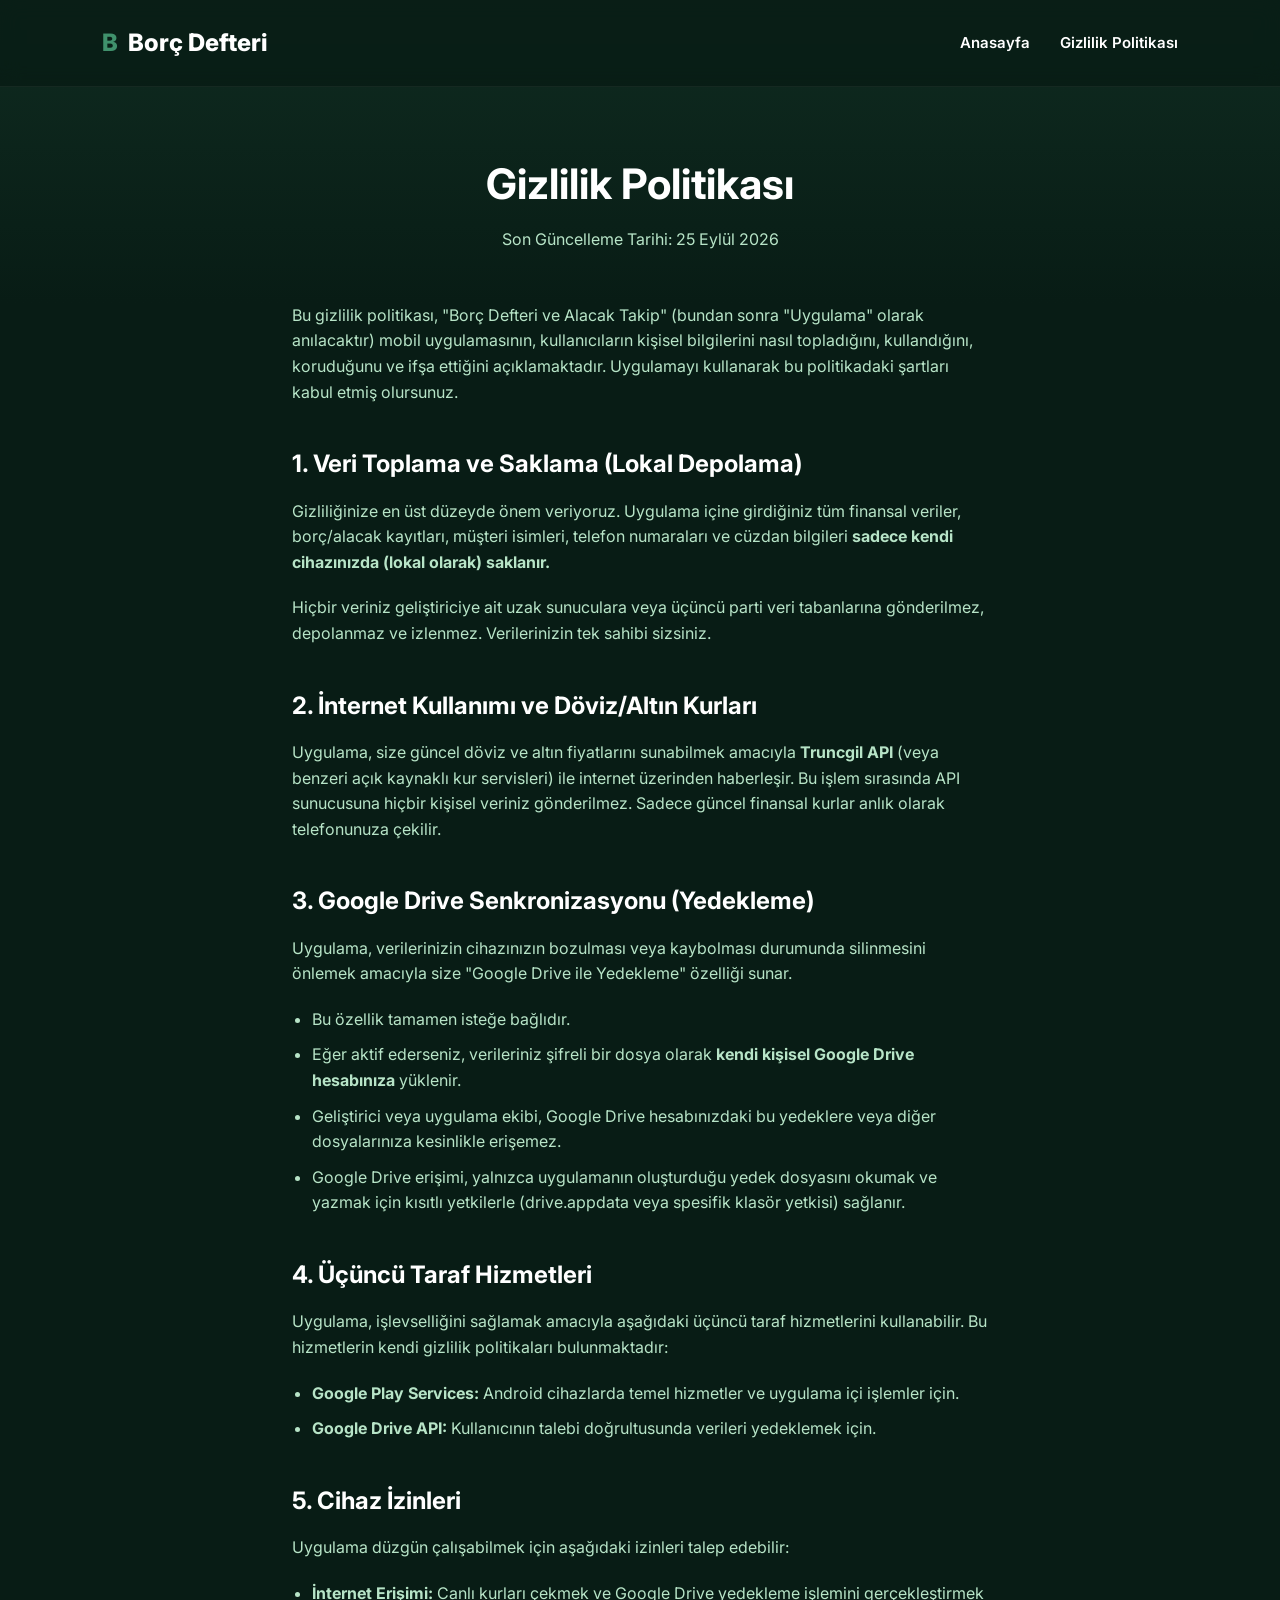
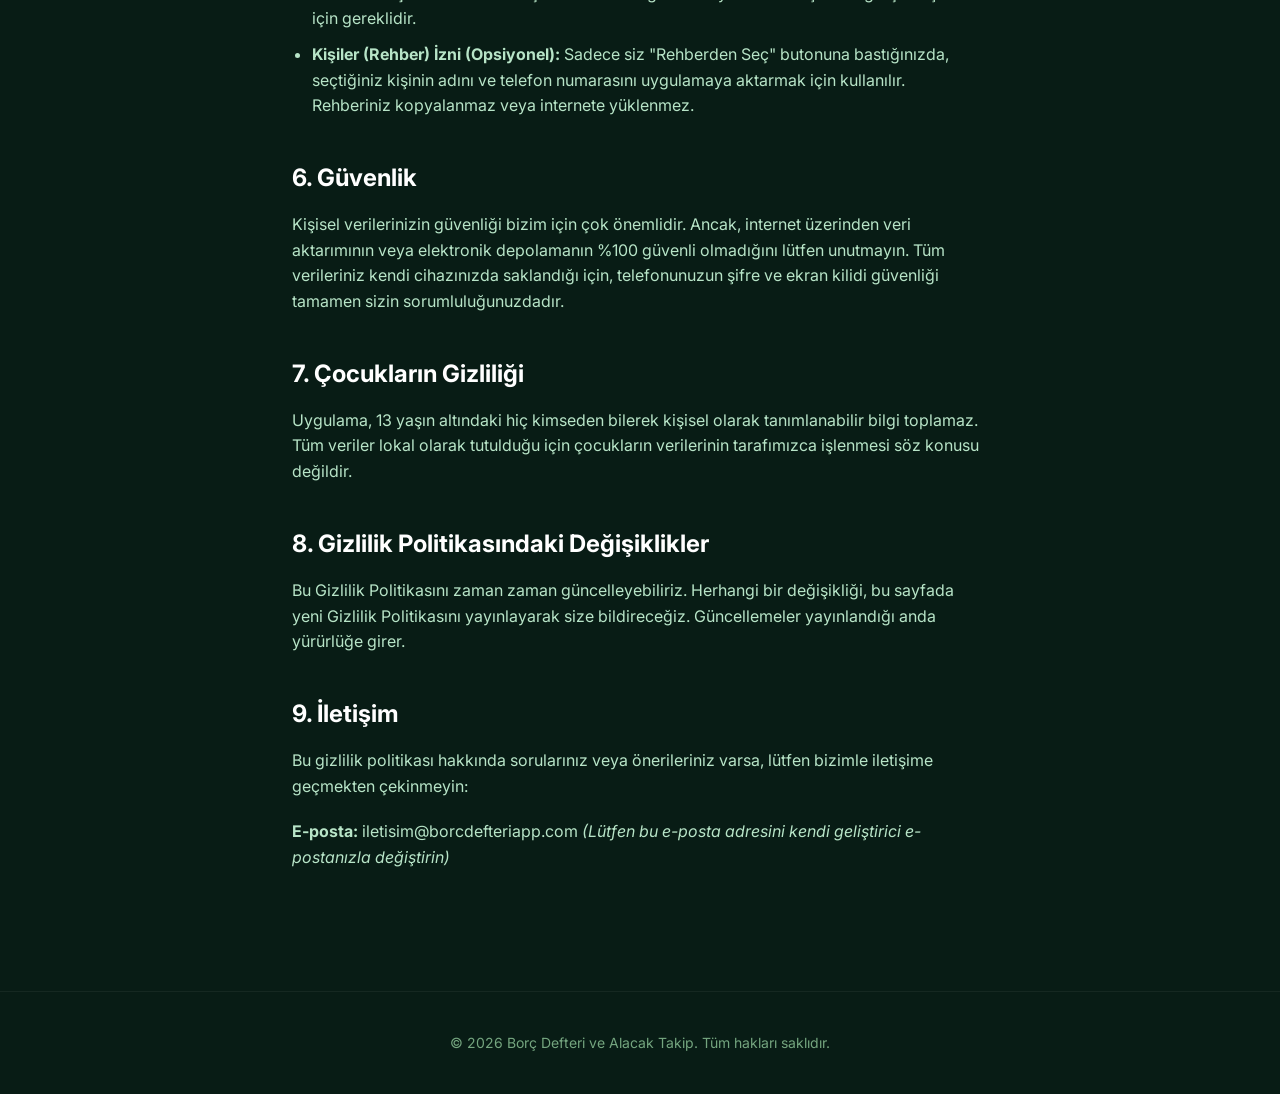
==== privacy.html @ e862d3a1 "Add files via upload" ====
<!DOCTYPE html>
<html lang="tr">
<head>
    <meta charset="UTF-8">
    <meta name="viewport" content="width=device-width, initial-scale=1.0">
    <title>Gizlilik Politikası | Borç Defteri ve Alacak Takip</title>
    <meta name="description" content="Borç Defteri ve Alacak Takip uygulaması Gizlilik Politikası">
    <link rel="stylesheet" href="style.css">
</head>
<body>

    <header>
        <div class="logo">
            <span>B</span> Borç Defteri
        </div>
        <nav>
            <ul>
                <li><a href="index.html">Anasayfa</a></li>
                <li><a href="privacy.html">Gizlilik Politikası</a></li>
            </ul>
        </nav>
    </header>

    <div class="page-header">
        <h1>Gizlilik Politikası</h1>
        <p style="color: #B7E4C7;">Son Güncelleme Tarihi: 25 Eylül 2026</p>
    </div>

    <section class="privacy-content">
        <p>Bu gizlilik politikası, "Borç Defteri ve Alacak Takip" (bundan sonra "Uygulama" olarak anılacaktır) mobil uygulamasının, kullanıcıların kişisel bilgilerini nasıl topladığını, kullandığını, koruduğunu ve ifşa ettiğini açıklamaktadır. Uygulamayı kullanarak bu politikadaki şartları kabul etmiş olursunuz.</p>

        <h2>1. Veri Toplama ve Saklama (Lokal Depolama)</h2>
        <p>Gizliliğinize en üst düzeyde önem veriyoruz. Uygulama içine girdiğiniz tüm finansal veriler, borç/alacak kayıtları, müşteri isimleri, telefon numaraları ve cüzdan bilgileri <strong>sadece kendi cihazınızda (lokal olarak) saklanır.</strong></p>
        <p>Hiçbir veriniz geliştiriciye ait uzak sunuculara veya üçüncü parti veri tabanlarına gönderilmez, depolanmaz ve izlenmez. Verilerinizin tek sahibi sizsiniz.</p>

        <h2>2. İnternet Kullanımı ve Döviz/Altın Kurları</h2>
        <p>Uygulama, size güncel döviz ve altın fiyatlarını sunabilmek amacıyla <strong>Truncgil API</strong> (veya benzeri açık kaynaklı kur servisleri) ile internet üzerinden haberleşir. Bu işlem sırasında API sunucusuna hiçbir kişisel veriniz gönderilmez. Sadece güncel finansal kurlar anlık olarak telefonunuza çekilir.</p>

        <h2>3. Google Drive Senkronizasyonu (Yedekleme)</h2>
        <p>Uygulama, verilerinizin cihazınızın bozulması veya kaybolması durumunda silinmesini önlemek amacıyla size "Google Drive ile Yedekleme" özelliği sunar.</p>
        <ul>
            <li>Bu özellik tamamen isteğe bağlıdır.</li>
            <li>Eğer aktif ederseniz, verileriniz şifreli bir dosya olarak <strong>kendi kişisel Google Drive hesabınıza</strong> yüklenir.</li>
            <li>Geliştirici veya uygulama ekibi, Google Drive hesabınızdaki bu yedeklere veya diğer dosyalarınıza kesinlikle erişemez.</li>
            <li>Google Drive erişimi, yalnızca uygulamanın oluşturduğu yedek dosyasını okumak ve yazmak için kısıtlı yetkilerle (drive.appdata veya spesifik klasör yetkisi) sağlanır.</li>
        </ul>

        <h2>4. Üçüncü Taraf Hizmetleri</h2>
        <p>Uygulama, işlevselliğini sağlamak amacıyla aşağıdaki üçüncü taraf hizmetlerini kullanabilir. Bu hizmetlerin kendi gizlilik politikaları bulunmaktadır:</p>
        <ul>
            <li><strong>Google Play Services:</strong> Android cihazlarda temel hizmetler ve uygulama içi işlemler için.</li>
            <li><strong>Google Drive API:</strong> Kullanıcının talebi doğrultusunda verileri yedeklemek için.</li>
        </ul>

        <h2>5. Cihaz İzinleri</h2>
        <p>Uygulama düzgün çalışabilmek için aşağıdaki izinleri talep edebilir:</p>
        <ul>
            <li><strong>İnternet Erişimi:</strong> Canlı kurları çekmek ve Google Drive yedekleme işlemini gerçekleştirmek için gereklidir.</li>
            <li><strong>Kişiler (Rehber) İzni (Opsiyonel):</strong> Sadece siz "Rehberden Seç" butonuna bastığınızda, seçtiğiniz kişinin adını ve telefon numarasını uygulamaya aktarmak için kullanılır. Rehberiniz kopyalanmaz veya internete yüklenmez.</li>
        </ul>

        <h2>6. Güvenlik</h2>
        <p>Kişisel verilerinizin güvenliği bizim için çok önemlidir. Ancak, internet üzerinden veri aktarımının veya elektronik depolamanın %100 güvenli olmadığını lütfen unutmayın. Tüm verileriniz kendi cihazınızda saklandığı için, telefonunuzun şifre ve ekran kilidi güvenliği tamamen sizin sorumluluğunuzdadır.</p>

        <h2>7. Çocukların Gizliliği</h2>
        <p>Uygulama, 13 yaşın altındaki hiç kimseden bilerek kişisel olarak tanımlanabilir bilgi toplamaz. Tüm veriler lokal olarak tutulduğu için çocukların verilerinin tarafımızca işlenmesi söz konusu değildir.</p>

        <h2>8. Gizlilik Politikasındaki Değişiklikler</h2>
        <p>Bu Gizlilik Politikasını zaman zaman güncelleyebiliriz. Herhangi bir değişikliği, bu sayfada yeni Gizlilik Politikasını yayınlayarak size bildireceğiz. Güncellemeler yayınlandığı anda yürürlüğe girer.</p>

        <h2>9. İletişim</h2>
        <p>Bu gizlilik politikası hakkında sorularınız veya önerileriniz varsa, lütfen bizimle iletişime geçmekten çekinmeyin:</p>
        <p><strong>E-posta:</strong> iletisim@borcdefteriapp.com <em>(Lütfen bu e-posta adresini kendi geliştirici e-postanızla değiştirin)</em></p>
    </section>

    <footer>
        <p>&copy; 2026 Borç Defteri ve Alacak Takip. Tüm hakları saklıdır.</p>
    </footer>

</body>
</html>
---- style.css ----
@import url('https://fonts.googleapis.com/css2?family=Inter:wght@300;400;600;700;800&display=swap');

:root {
  --primary: #2D6A4F; /* App's green */
  --primary-light: #40916C;
  --bg-color: #081C15; /* Dark premium background */
  --surface: #1B4332;
  --text-light: #D8F3DC;
  --text-white: #FFFFFF;
  --accent: #FFD166; /* Gold/Yellow accent */
}

* {
  margin: 0;
  padding: 0;
  box-sizing: border-box;
  font-family: 'Inter', sans-serif;
}

body {
  background-color: var(--bg-color);
  color: var(--text-light);
  line-height: 1.6;
  overflow-x: hidden;
}

a {
  text-decoration: none;
  color: var(--text-white);
  transition: all 0.3s ease;
}

a:hover {
  color: var(--primary-light);
}

/* Navbar */
header {
  display: flex;
  justify-content: space-between;
  align-items: center;
  padding: 24px 8%;
  background: rgba(8, 28, 21, 0.8);
  backdrop-filter: blur(10px);
  position: fixed;
  width: 100%;
  top: 0;
  z-index: 1000;
  border-bottom: 1px solid rgba(255, 255, 255, 0.05);
}

.logo {
  font-size: 24px;
  font-weight: 800;
  color: var(--text-white);
  display: flex;
  align-items: center;
  gap: 10px;
}

.logo span {
  color: var(--primary-light);
}

nav ul {
  list-style: none;
  display: flex;
  gap: 30px;
}

nav ul li a {
  font-weight: 600;
  font-size: 15px;
}

/* Hero Section */
.hero {
  display: flex;
  align-items: center;
  justify-content: space-between;
  padding: 160px 8% 100px;
  min-height: 100vh;
  background: radial-gradient(circle at 80% 20%, var(--primary) 0%, transparent 40%);
}

.hero-text {
  max-width: 50%;
  animation: slideUp 1s cubic-bezier(0.16, 1, 0.3, 1);
}

.hero-text h1 {
  font-size: 56px;
  font-weight: 800;
  color: var(--text-white);
  line-height: 1.1;
  margin-bottom: 24px;
}

.hero-text h1 span {
  background: linear-gradient(90deg, var(--primary-light), var(--accent));
  -webkit-background-clip: text;
  -webkit-text-fill-color: transparent;
}

.hero-text p {
  font-size: 18px;
  margin-bottom: 40px;
  color: #B7E4C7;
  max-width: 90%;
}

.store-buttons {
  display: flex;
  gap: 20px;
}

.store-buttons img {
  height: 54px;
  border-radius: 8px;
  transition: transform 0.3s ease, box-shadow 0.3s ease;
  cursor: pointer;
}

.store-buttons img:hover {
  transform: translateY(-5px);
  box-shadow: 0 10px 20px rgba(45, 106, 79, 0.4);
}

/* Mockup Animation */
.hero-mockup {
  width: 40%;
  position: relative;
  animation: float 6s ease-in-out infinite;
}

.hero-mockup img {
  width: 100%;
  max-width: 350px;
  filter: drop-shadow(0 30px 40px rgba(0,0,0,0.5));
}

/* Features */
.features {
  padding: 100px 8%;
  background-color: #0B251B;
}

.section-title {
  text-align: center;
  font-size: 36px;
  color: var(--text-white);
  margin-bottom: 60px;
}

.features-grid {
  display: grid;
  grid-template-columns: repeat(auto-fit, minmax(280px, 1fr));
  gap: 30px;
}

.feature-card {
  background: rgba(27, 67, 50, 0.4);
  padding: 40px 30px;
  border-radius: 20px;
  border: 1px solid rgba(255, 255, 255, 0.05);
  transition: transform 0.3s ease, background 0.3s ease;
  backdrop-filter: blur(5px);
}

.feature-card:hover {
  transform: translateY(-10px);
  background: rgba(27, 67, 50, 0.8);
}

.feature-icon {
  font-size: 40px;
  margin-bottom: 20px;
}

.feature-card h3 {
  color: var(--text-white);
  font-size: 22px;
  margin-bottom: 15px;
}

/* Privacy Page Specifics */
.page-header {
  padding: 150px 8% 50px;
  background: linear-gradient(180deg, rgba(45, 106, 79, 0.2) 0%, var(--bg-color) 100%);
  text-align: center;
}

.page-header h1 {
  font-size: 42px;
  color: var(--text-white);
  margin-bottom: 10px;
}

.privacy-content {
  padding: 0 8% 100px;
  max-width: 900px;
  margin: 0 auto;
}

.privacy-content h2 {
  color: var(--text-white);
  margin: 40px 0 15px;
  font-size: 24px;
}

.privacy-content p, .privacy-content ul {
  margin-bottom: 20px;
  font-size: 16px;
  color: #B7E4C7;
}

.privacy-content ul {
  padding-left: 20px;
}

.privacy-content li {
  margin-bottom: 10px;
}

/* Footer */
footer {
  text-align: center;
  padding: 40px 8%;
  border-top: 1px solid rgba(255, 255, 255, 0.05);
  color: #74A57F;
  font-size: 14px;
}

/* Animations */
@keyframes slideUp {
  0% { opacity: 0; transform: translateY(40px); }
  100% { opacity: 1; transform: translateY(0); }
}

@keyframes float {
  0% { transform: translateY(0px); }
  50% { transform: translateY(-20px); }
  100% { transform: translateY(0px); }
}

/* Responsive */
@media (max-width: 900px) {
  .hero {
    flex-direction: column;
    text-align: center;
    padding-top: 120px;
  }
  .hero-text {
    max-width: 100%;
    margin-bottom: 60px;
  }
  .hero-text h1 {
    font-size: 40px;
  }
  .store-buttons {
    justify-content: center;
  }
  .hero-mockup {
    width: 80%;
  }
}
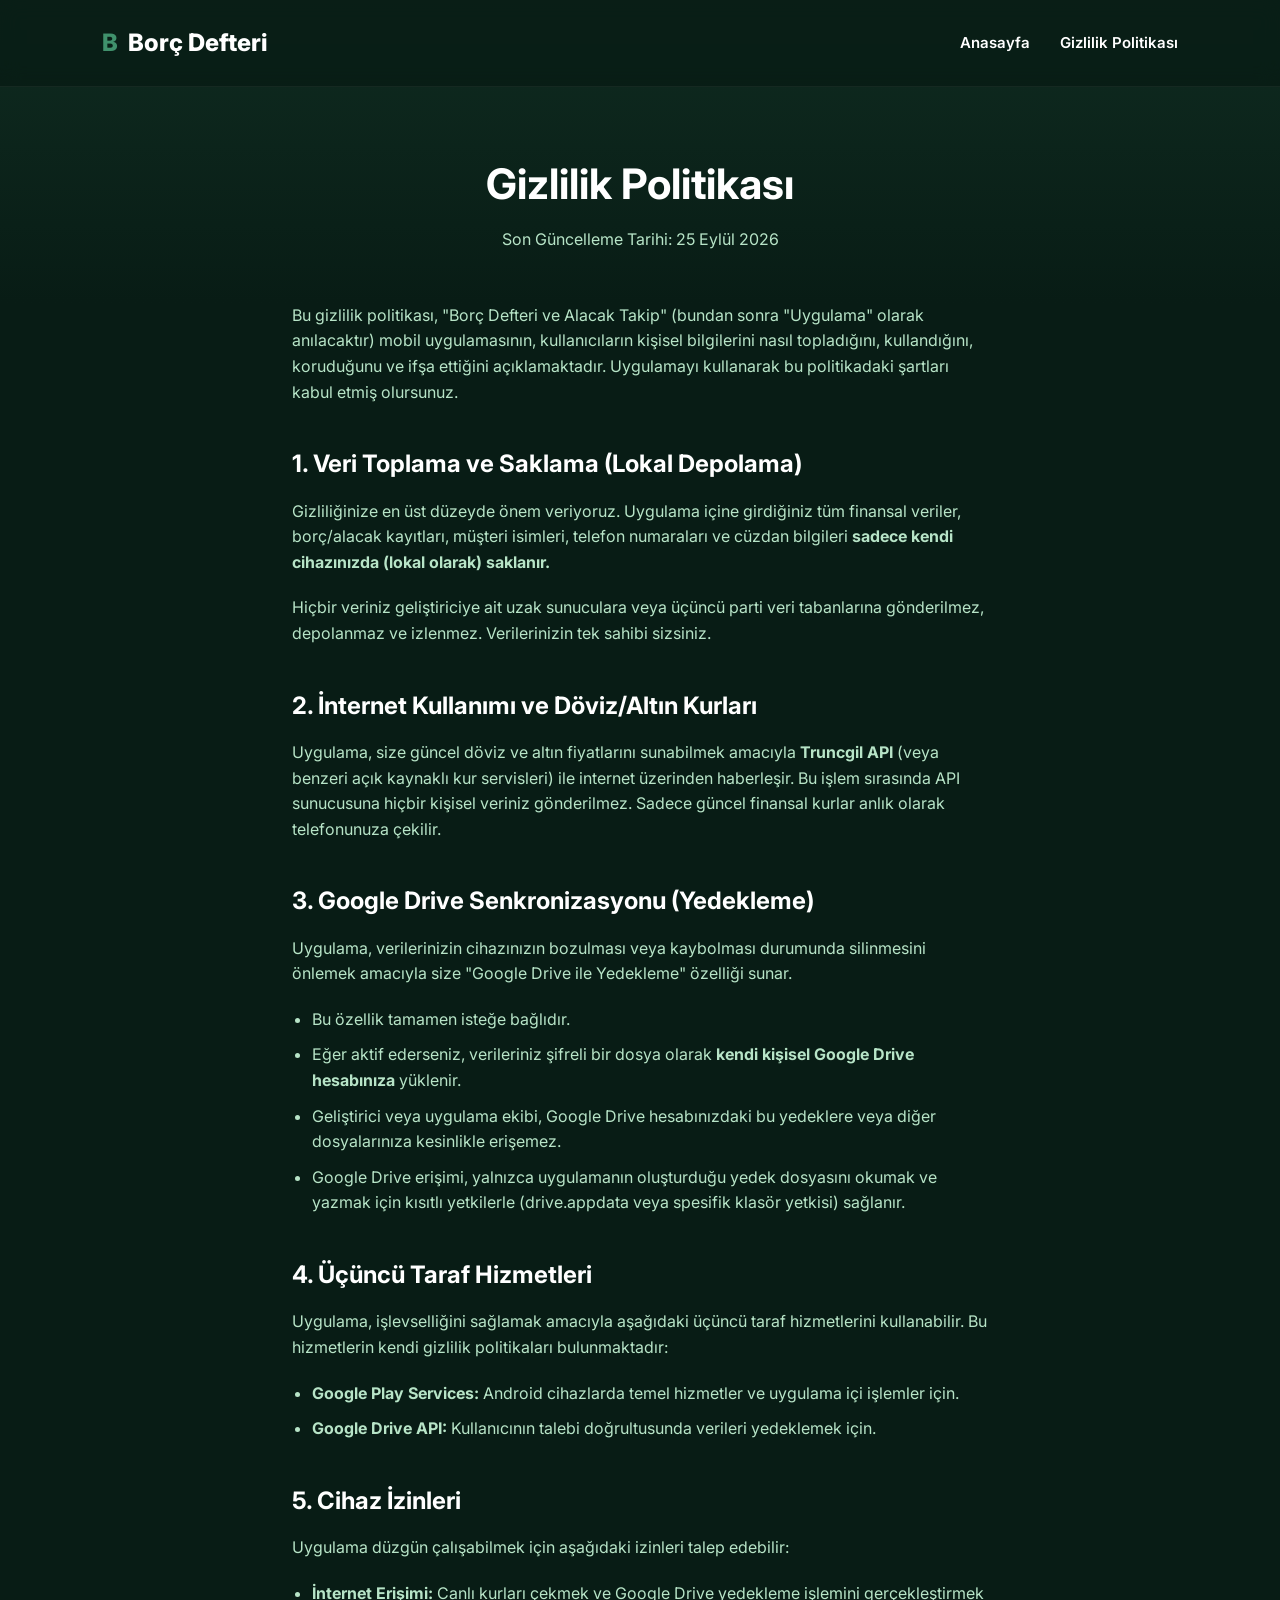
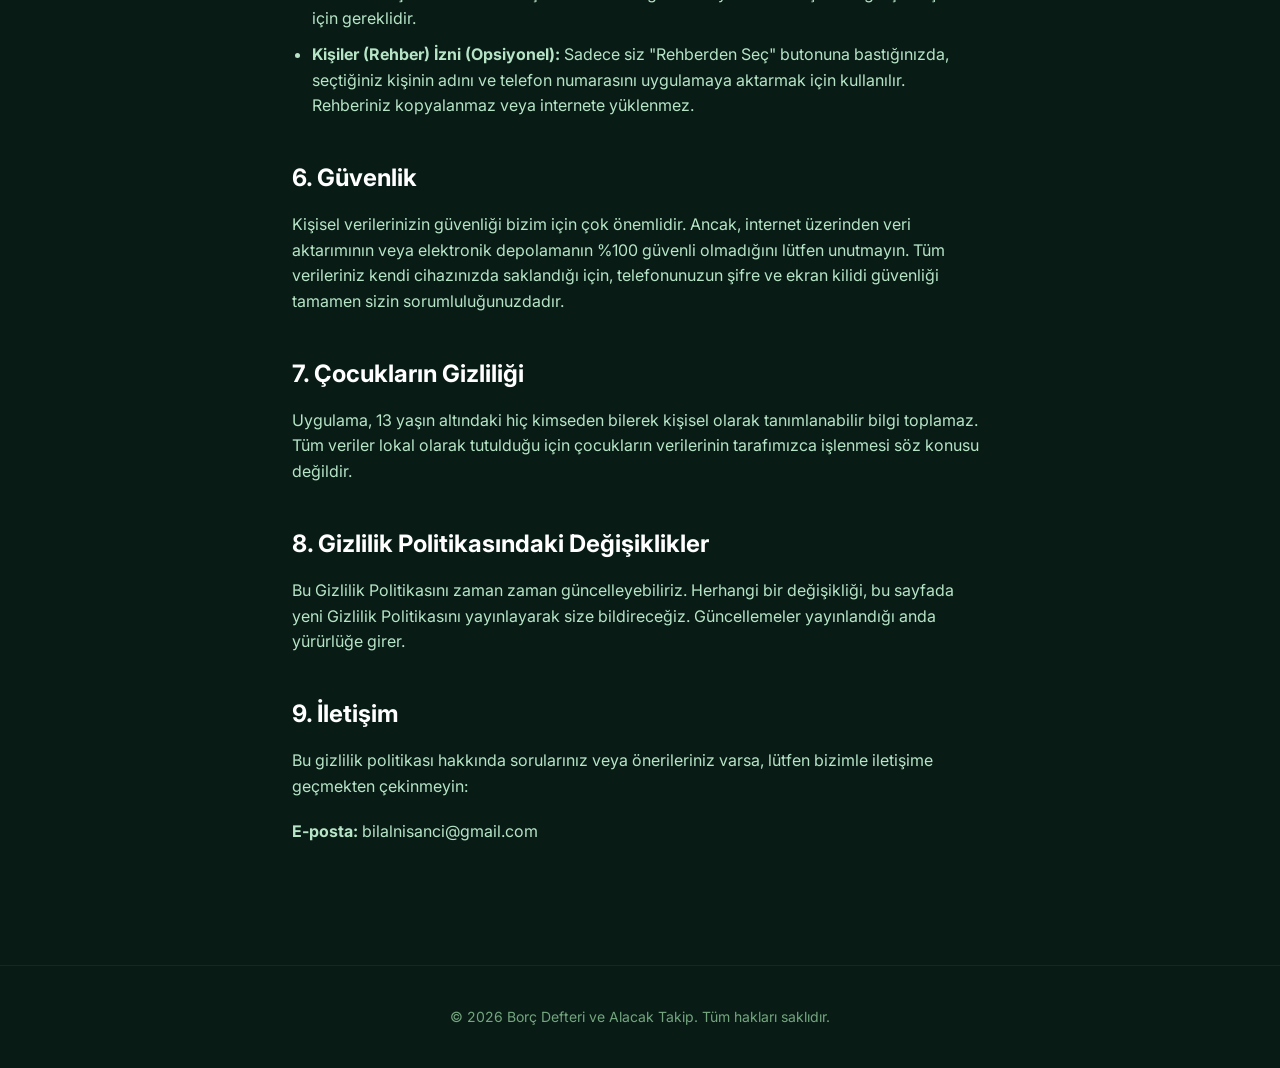
==== commit 21580a1f: "Update contact email in privacy policy" ====
--- a/privacy.html
+++ b/privacy.html
@@ -70,7 +70,7 @@
 
         <h2>9. İletişim</h2>
         <p>Bu gizlilik politikası hakkında sorularınız veya önerileriniz varsa, lütfen bizimle iletişime geçmekten çekinmeyin:</p>
-        <p><strong>E-posta:</strong> iletisim@borcdefteriapp.com <em>(Lütfen bu e-posta adresini kendi geliştirici e-postanızla değiştirin)</em></p>
+        <p><strong>E-posta:</strong> bilalnisanci@gmail.com <em></em></p>
     </section>
 
     <footer>
